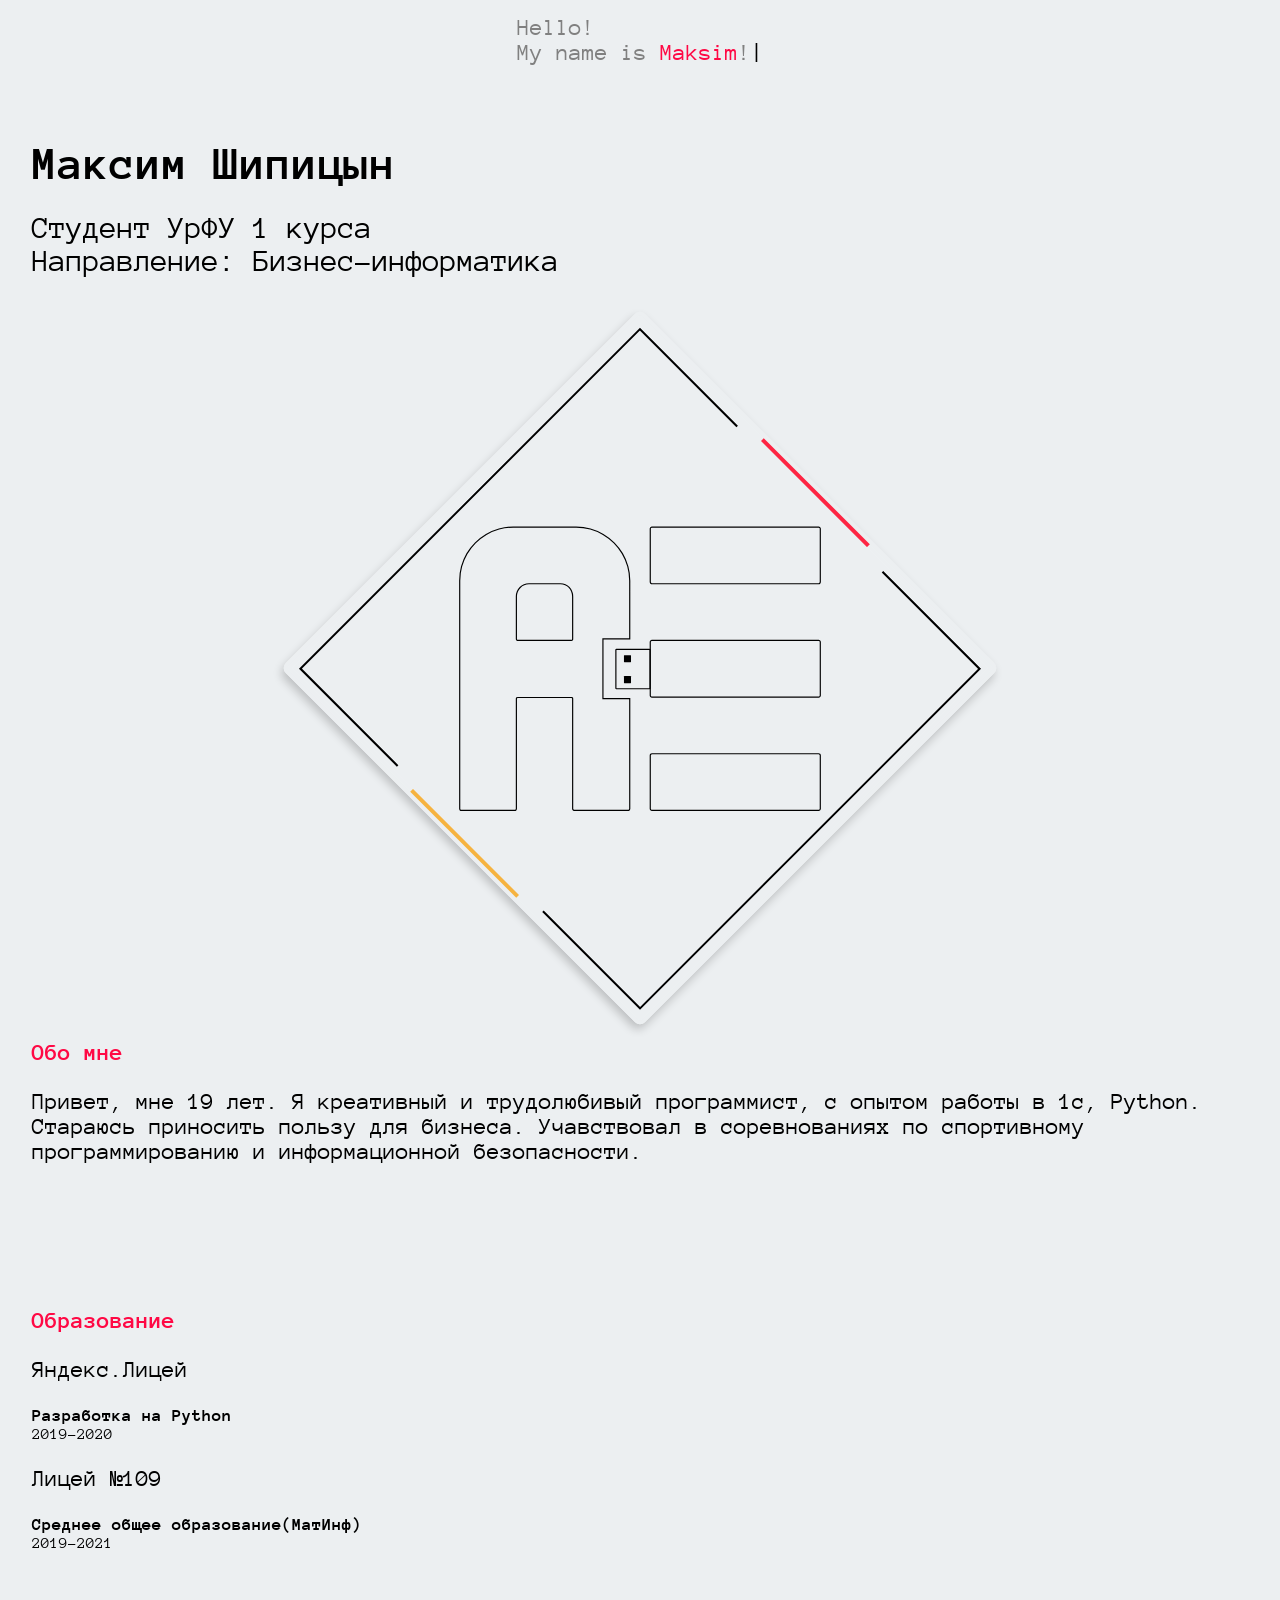
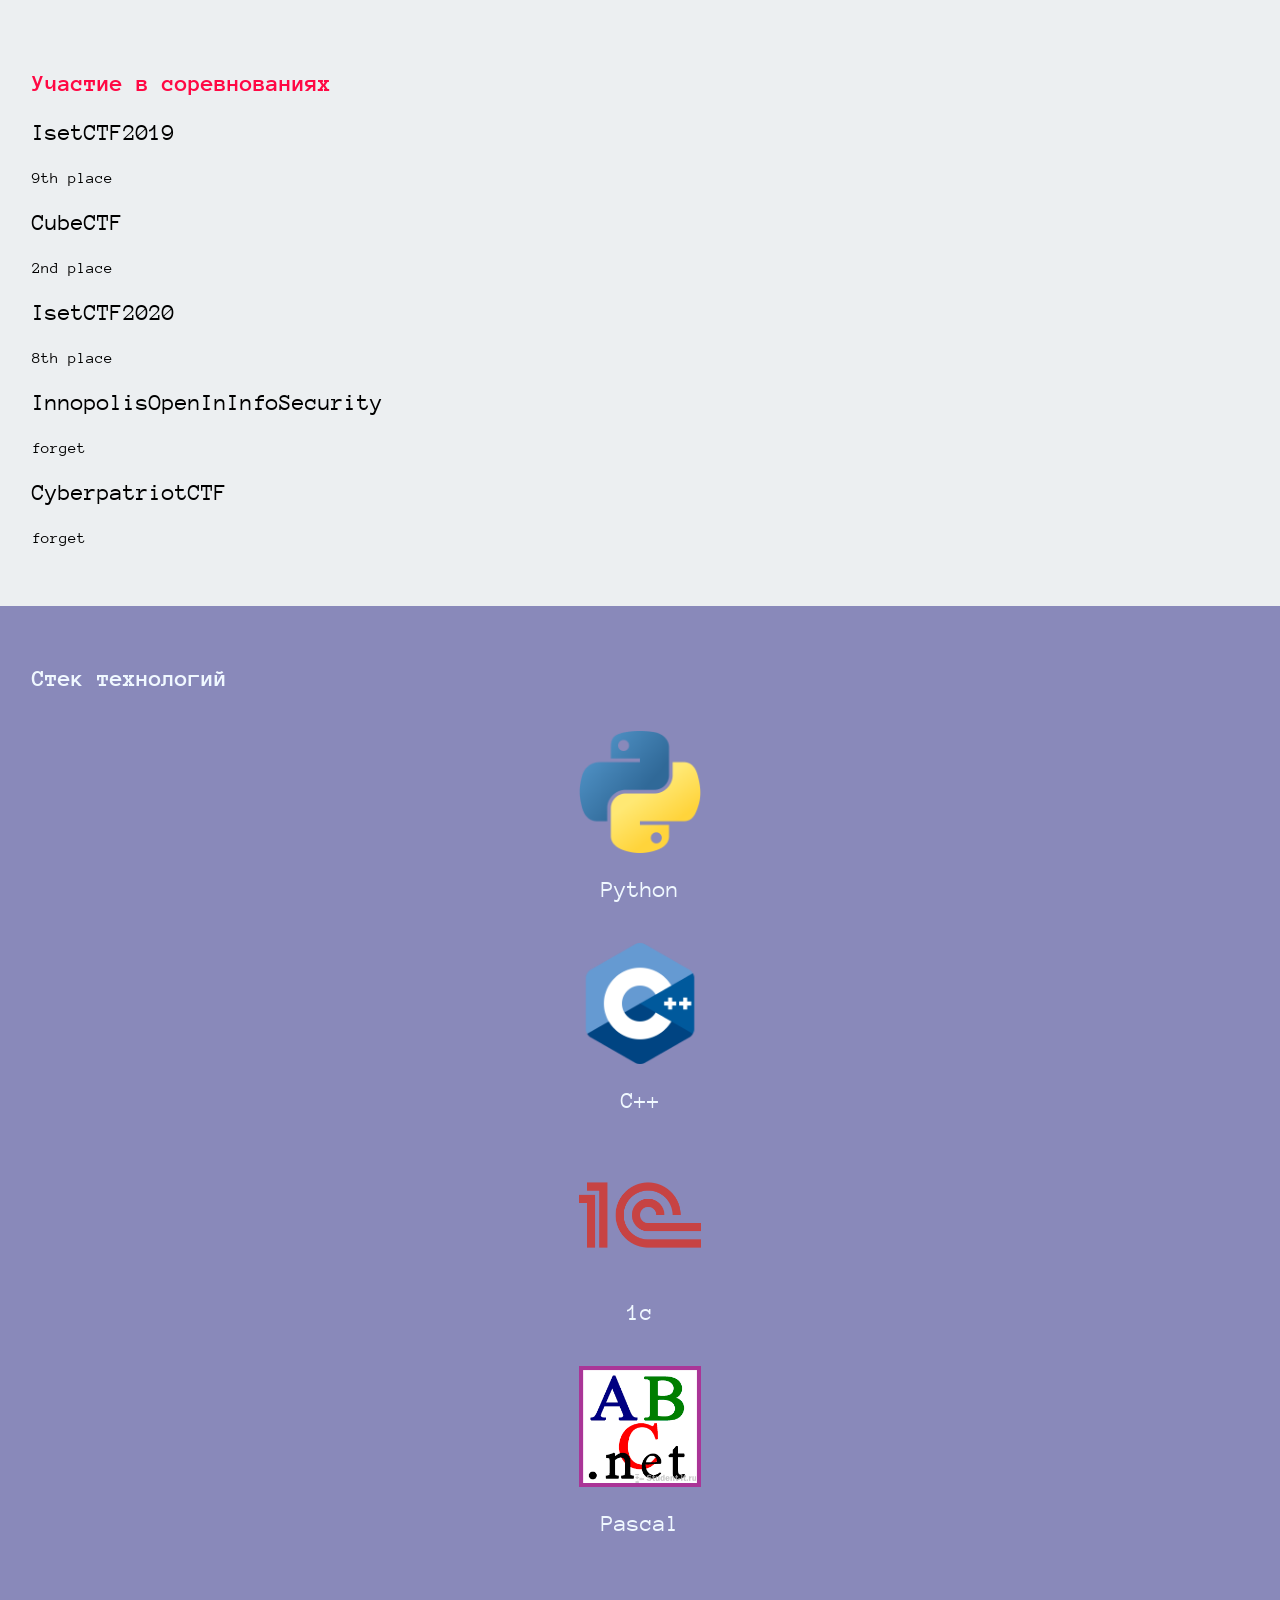
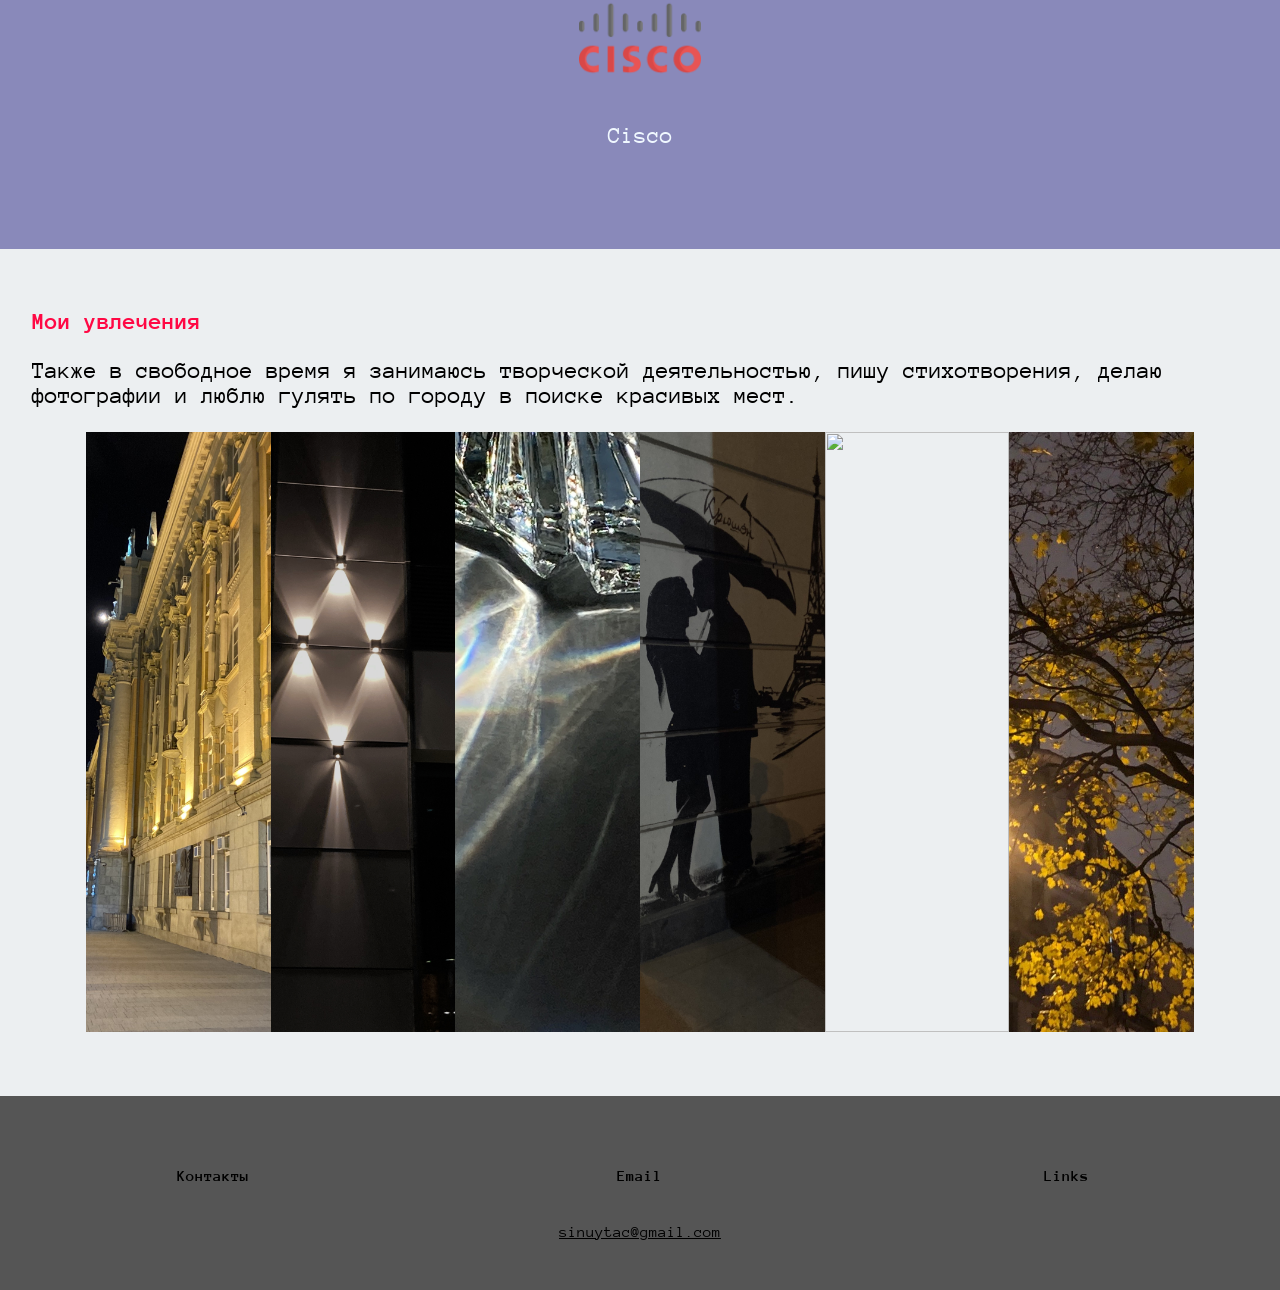
==== index.html @ 9b2eb8b0 "Add files via upload" ====
<!DOCTYPE html>
<html lang="en">
<head>
    <meta charset="UTF-8">
    <title>whyidnotdie</title>
    <link rel="stylesheet" href="css/main.css">
    <link href="https://fonts.googleapis.com/css2?family=Kaushan+Script&family=Montserrat:wght@400;700&family=Roboto:ital,wght@0,400;1,300&display=swap" rel="stylesheet">
    <script src="https://unpkg.com/boxicons@2.1.4/dist/boxicons.js"></script>
    <link rel="preconnect" href="https://fonts.googleapis.com">
    <link rel="preconnect" href="https://fonts.gstatic.com" crossorigin>
    <link href="https://fonts.googleapis.com/css2?family=Ubuntu+Mono&display=swap" rel="stylesheet">
    <link rel="preconnect" href="https://fonts.googleapis.com">
    <link rel="preconnect" href="https://fonts.gstatic.com" crossorigin>
    <link href="https://fonts.googleapis.com/css2?family=Anonymous+Pro:wght@400;700&display=swap" rel="stylesheet">
    <link rel="icon" href="img/favicon.ico" type="image/x-icon">
</head>
<body>
    <header class="header">
        <div class="header__anim">
            <span>
                <a class="header__logo logo" href="#">Hello!
                <br>
                My name is
                <span style="color: #ff0844">Maksim</span>!<span class="cursor cursor__bliking">|</span>
                </a>
            </span>
        </div>
    </header>
    
    <div class="itsme">
        <div class="container me__container">
            <div class="about__me">
                <h1 class="me__title">
                    Максим Шипицын
                </h1>
                <h2 class="me__subtitle">
                    Студент УрФУ 1 курса
                    <br>    
                    Направление: Бизнес-информатика
                </h2>
            </div>    
            <div class="logo__me logo__anim">
                <img class="ph__img" src="logo.svg" alt="">
            </div>
        </div>
    </div>
    <section class="info__about">
        <div id="intro">
            <div class="container">
                <h2 class="obomne">Обо мне</h2>
                <p>Привет, мне 19 лет. Я креативный и трудолюбивый программист, с опытом работы в 1с, Python. Стараюсь приносить пользу для бизнеса. Учавствовал в соревнованиях по спортивному программированию и информационной безопасности.</p>
            </div>
        </div>
    </section>
    <section class="info__educ">
       <div id="intro">
        <div class="container">
            <h2 class="obomne">Образование</h2>
            <p>Яндекс.Лицей</p>
            <h5>Разработка на Python</h5>
            <sm>2019-2020</sm>
            <p>Лицей №109</p>
            <h5>Среднее общее образование(МатИнф)</h5>
            <sm>2019-2021</sm>
        </div>
        </div>
    </section>
    <section class="info__compet">
        <div id="intro">
            <div class="container">
                <h2 class="obomne">Участие в соревнованиях</h2>
                <p>IsetCTF2019</p>
                <sm>9th place</sm>
                <p>CubeCTF</p>
                <sm>2nd place</sm>
                <p>IsetCTF2020</p>
                <sm>8th place</sm>
                <p>InnopolisOpenInInfoSecurity</p>
                <sm>forget</sm>
                <p>CyberpatriotCTF</p>
                <sm>forget</sm>
            </div>
        </div>
    </section>
    <section class="skills">
       <div id="intro">
        <div class="container">
            <h2 class="skillswrap">Стек технологий</h2>
            <div class="skillwrapper"><img src="img/5968350.png" alt="" class="skilllogo"></div>
            <p style="text-align: center; color: aliceblue;">Python</p>
            <br>
        </div>
        <div class="container">
            <div class="skillwrapper"><img src="img/6132222.png" alt="" class="skilllogo"></div>
            <p style="text-align: center; color: aliceblue;">C++</p>
            <br>
        </div>
        <div class="container">
            <div class="skillwrapper"><img src="img/1c.png" alt="" class="skilllogo"></div>
            <p style="text-align: center; color: aliceblue;">1c</p>
            <br>
        </div>
        <div class="container">
            <div class="skillwrapper"><img src="img/pascalabc-228x228.png" alt="" class="skilllogo"></div>
            <p style="text-align: center; color: aliceblue;">Pascal</p>
            <br>
        </div>
        <div class="container">
            <div class="skillwrapper"><img src="img/882730.png" alt="" class="skilllogo"></div>
            <p style="text-align: center; color: aliceblue;">Cisco</p>
            <br>
        </div>
        </div>
    </section>
    
    <section class="hobby">
        <div id="intro">
            <div class="container">
                <h2 class="obomne">Мои увлечения</h2>
                <p>Также в свободное время я занимаюсь творческой деятельностью, пишу стихотворения, делаю фотографии и люблю гулять по городу в поиске красивых мест.</p>
                
            </div>
        </div>
         <section class="section">
        <div class="cont__photos">
        <div class="section__gallery gallery">
            <div class="gallery__flex gallery__flex_column">
                    <img src="img/IMG-4951.jpg" alt="" class="gallery__item">
                    <img src="img/IMG-2400-polarr.JPEG" alt="" class="gallery__item">
                    <img src="img/IMG-3438.jpg" alt="" class="gallery__item">
                    <img src="img/IMG-4953.jpg" alt="" class="gallery__item">
                    <img src="img/IMG-5212-polarr.JPEG" alt="" class="gallery__item">
                    <img src="img/IMG-5534.PNG" alt="" class="gallery__item">
            </div>
        </div>
        </div>
    </section>
    </section>
    <section class="contacts">
        <div class="footwrap">
                <div class="conts">
                    <h4>Контакты</h4>
                </div>
                <div class="cont__mail">
                    <h4>Email</h4><br> <a href="mailto:sinuytac@gmail.com" class="btn">sinuytac@gmail.com</a><br>
                </div>
                <div class="cont__icons">
                    <h4>Links</h4>
                <div class="me__links">
                    <a class="btn me__link" href="https://vk.com/aerth"><box-icon type='logo' name='vk'></box-icon></a>
                    <a class="btn me__link" href="https://t.me/idkwhatim"><box-icon type='logo' name='telegram'></box-icon></a>
                    <a class="btn me__link" href="http://instagram.com/qrthaq"><box-icon name='instagram-alt' type='logo' ></box-icon></a>
                    <a class="btn me__link" href="#"><box-icon type='logo' name='github'></box-icon></a>
                </div>
                </div>
        </div>
    </section>
    
</body>
</html>
---- css/main.css ----
*,
::before,
::after {
    box-sizing: border-box;
    max-width: 100%;
}

body{
    margin: 0 auto;
    font-family: 'Anonymous Pro', monospace;
    background-color: #eceff1;
}

p{
    font-size: 24px;
}

img {
    width: 100%;
    max-width: 100%;
    height: 100%;
}

h1, h2, h3, h5{
    margin: 0;
}



h5{
    font-size: 18px;
}

.header{

    padding: 15px 0;
    text-align: center;
    font-size: 24px;
    font-weight: 400;
    color: gray;
}

.header__logo{
    display: inline-block;
    text-align: left;
    color: inherit;
    text-decoration: none;
}

.itsme{
    min-height: 100vh;
    display: flex;
    justify-content: center;
}

.container{
    max-width: 1350px;
    width: 95%;
    margin: 0 auto;
}

.me__container{
    display: grid;
    grid-template-columns: repeat(auto-fit, minmax(600px, 1fr));
    grid-gap: 20px;
}

.about__me{
    display: flex;
    flex-direction: column;
    justify-content: center;
    z-index: 10;
}

.me__title{
    margin-bottom: 20px;
    font-size: 48px;
    line-height: 1.1;
}

.cursor{
    opacity: 1;
    color: black;
    animation: blinking 0.8s linear infinite;
}

.me__subtitle{
    font-size: 32px;
    font-weight: 400;
}

.me__links{
    display: grid;
}

.me__link{
    margin-left: 10px;
    font-size: 30px;
}


.logo__me{
    transform: rotate(45deg);
    align-self: center;
    max-width: 100%;
    justify-self: center;
    overflow: hidden;
    
    border: 4px solid #eceff1;
    border-radius: 60px 60px 60px 60px;
    box-shadow: 2px 5px 10px rgba(0,0,0,0.2);
}

.logo__anim::before{
    content: '';
    position: absolute;
    width: 150px;
    height: 140%;
    background: linear-gradient(#ff0844, #f4d03f);
    z-index: -1;
    animation: animate 6.5s linear infinite;
}

.logo__anim{
    position: relative;
    display: flex;
    justify-content: center;
    -ms-align-items: center;
    align-items: center;
    overflow: hidden;
    border-radius: 7px;
}    

.logo__anim::after{
    content: '';
    inset: 4px;
    position: absolute;
    background: #eceff1;
    z-index: -1;    
}

@keyframes animate{
    0%
    {
        transform: rotate(0deg);
    }
    100%
    {
        transform: rotate(360deg);
    }
}

@media screen and (max-width: 978px){
    .itsme{
        padding-top: 30px;
    }
    .me__container{
        grid-row-gap: 20px;
    }
    .me__title{
        font-size: 28px;
        margin-bottom: 10px;
    }
    .me__subtitle{
        font-size: 22px;
        font-weight: 400;
    }
    .me__description{
        font-size: 14px;
    }
    .about__me{
        text-align: center;
    }
    .me__links{
        justify-content: center;
    }
    .logo__me{
        max-width: 250px;
    }
}

@keyframes blinking{
    0%{
        opacity: 1;
    }
    50%{
        opacity: 0;
    }
    100%{
        opacity: 1;
    }
}

#intro{
    padding-top: 60px;
    padding-bottom: 60px;
}

.obomne{
    color: #ff0844;
}

.skills{
    background-color: #8989ba;
}

.skillswrap{
    color: aliceblue;
    margin-bottom: 40px;
}

.skilllogo{
    width: 10%;
    height: 10%;
    display: block;
    margin: 0 auto;
}

@media screen and (max-height: 800px){
    .itsme{
        padding-top: 30px;
    }
    .me__container{
        grid-row-gap: 20px;
    }
    .me__title{
        font-size: 28px;
        margin-bottom: 10px;
    }
    .me__subtitle{
        font-size: 22px;
        font-weight: 400;
    }
    .me__description{
        font-size: 14px;
    }
    .about__me{
        text-align: center;
    }
    .me__links{
        justify-content: center;
    }
    .logo__me{
        margin-top: 20px;
        max-width: 250px;
    }
}

.footwrap{
    padding-top: 50px;
    padding-bottom: 50px;
    display: grid;
    grid-template-columns: repeat(3, 1fr);
    text-align: center;
    background-color: #555;
}

.cont__mail{
    text-decoration: 0;
}

.me__links{
    display: grid;
    grid-template-columns: repeat(4, 10%);
    justify-content: center;
}


.btn{
    transition: 0.3s;
    opacity: 1;
    color: black;
}

.btn:hover{
    color: #ff0844;
}

.section__gallery{
    margin-bottom: 64px;
}

.section__gallery:last-child{
    margin-bottom: 0;
}

.gallery{
    position: relative;
}

.gallery__flex{
    height: 600px;
    display: flex;
}

.gallery__flex_column{
    flex-direction: row;
}

.gallery__item{
    flex: 1;
    transition: flex-grow 0.64s ease-in-out;
    overflow: hidden;
    min-height: 0;
}

.gallery__item:hover{
    flex: 6;
}

.gallery__item{
    width: 100%;
    height: 100%;
    -o-object-fit: cover;
    object-fit: cover;
    display: block;
    transition: transform 1.6 ease-in-out;
    transform: scale(1);
}

.gallery__item:hover img{
    transform: scale(1);
    
}

.cont__photos{
    max-width: 1140px;
    padding: 0 16px;
    margin: 0 auto;
}

.section{
    padding: 0 0 64px 0;
}

.hobby #intro{
    padding-bottom: 0;
}
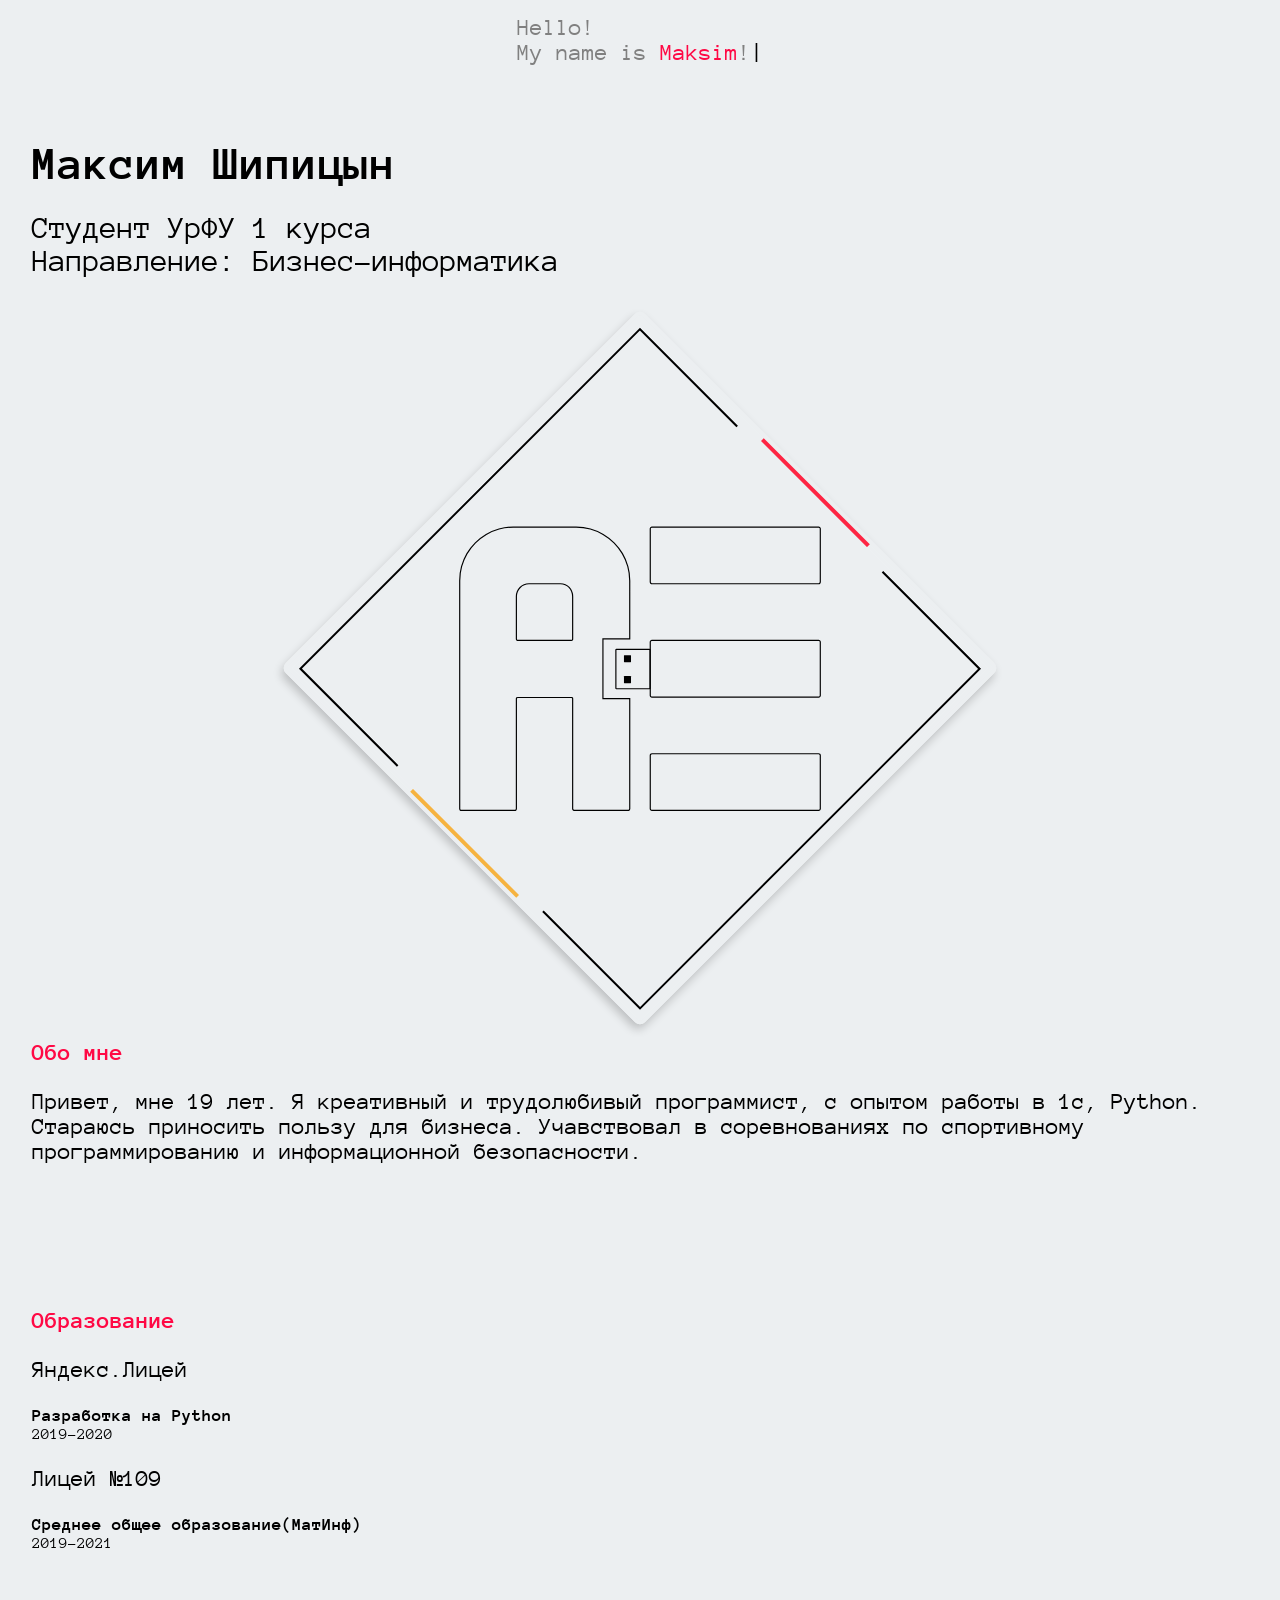
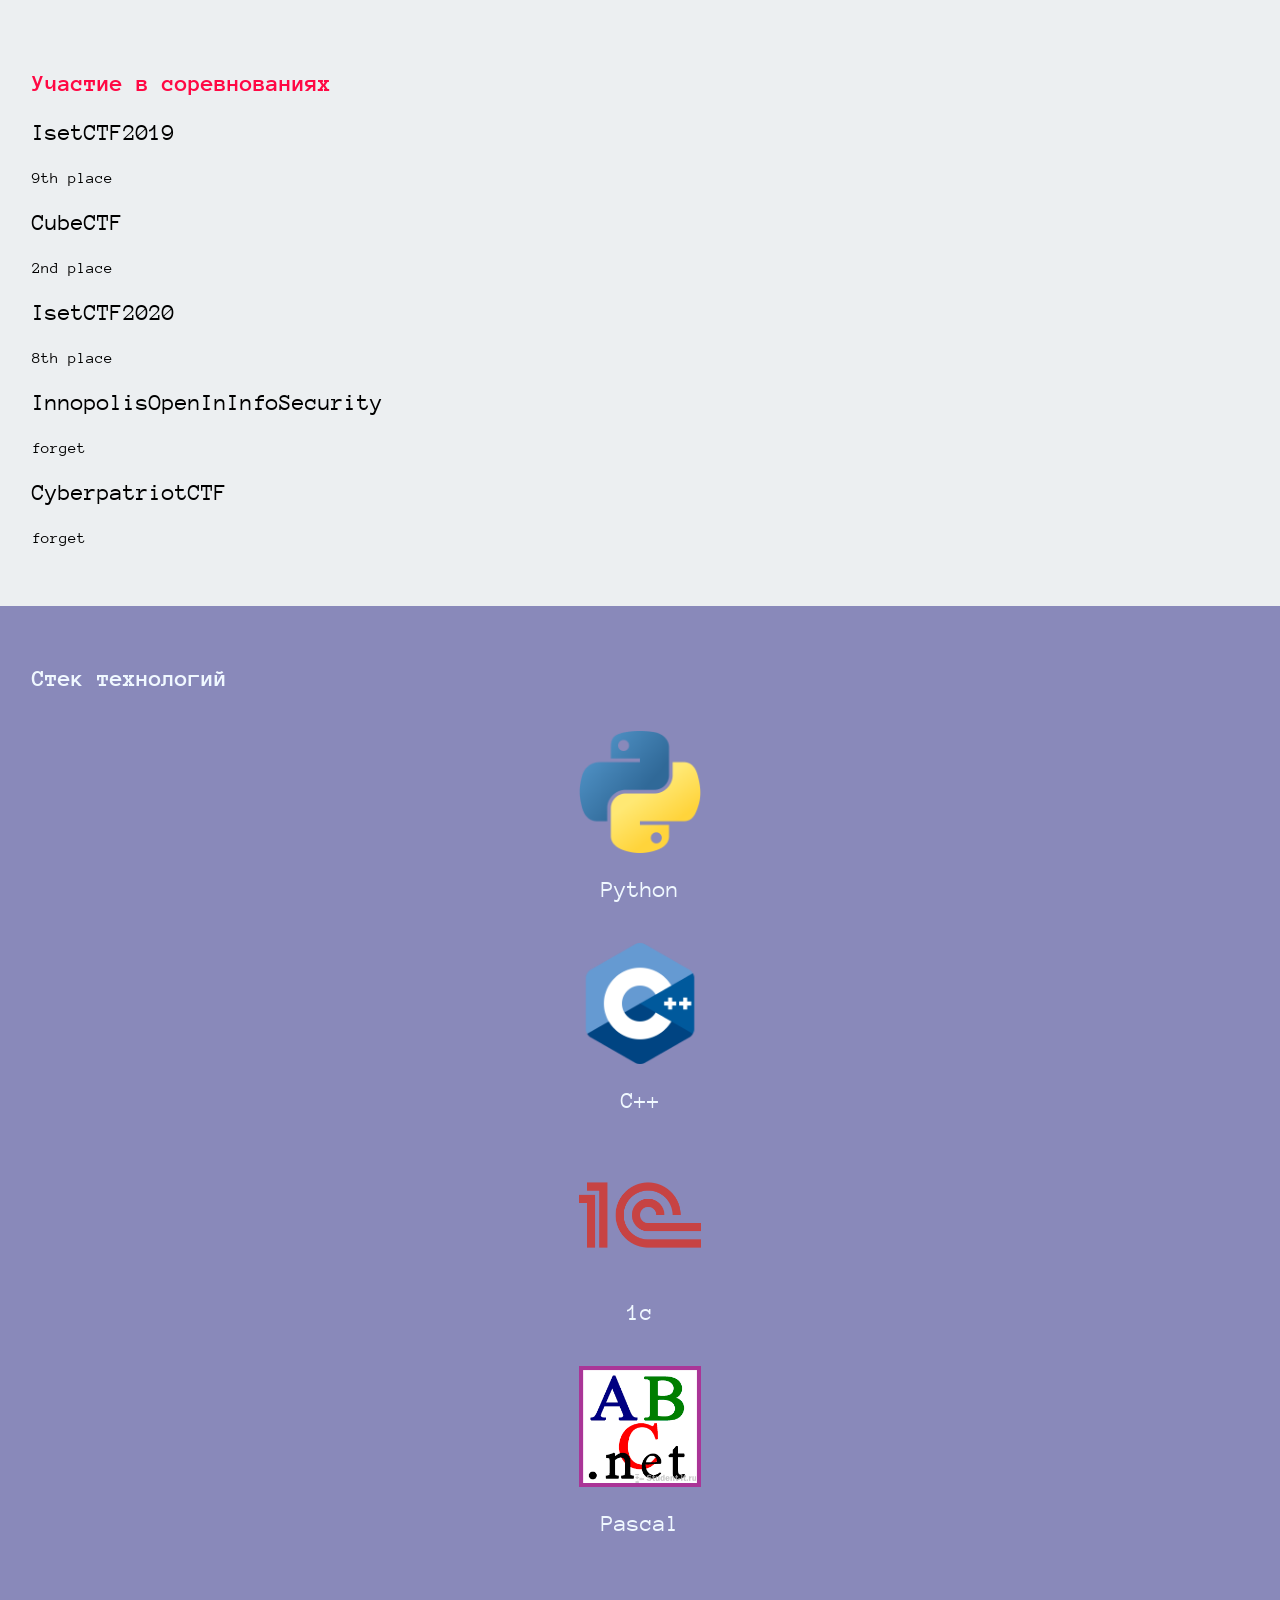
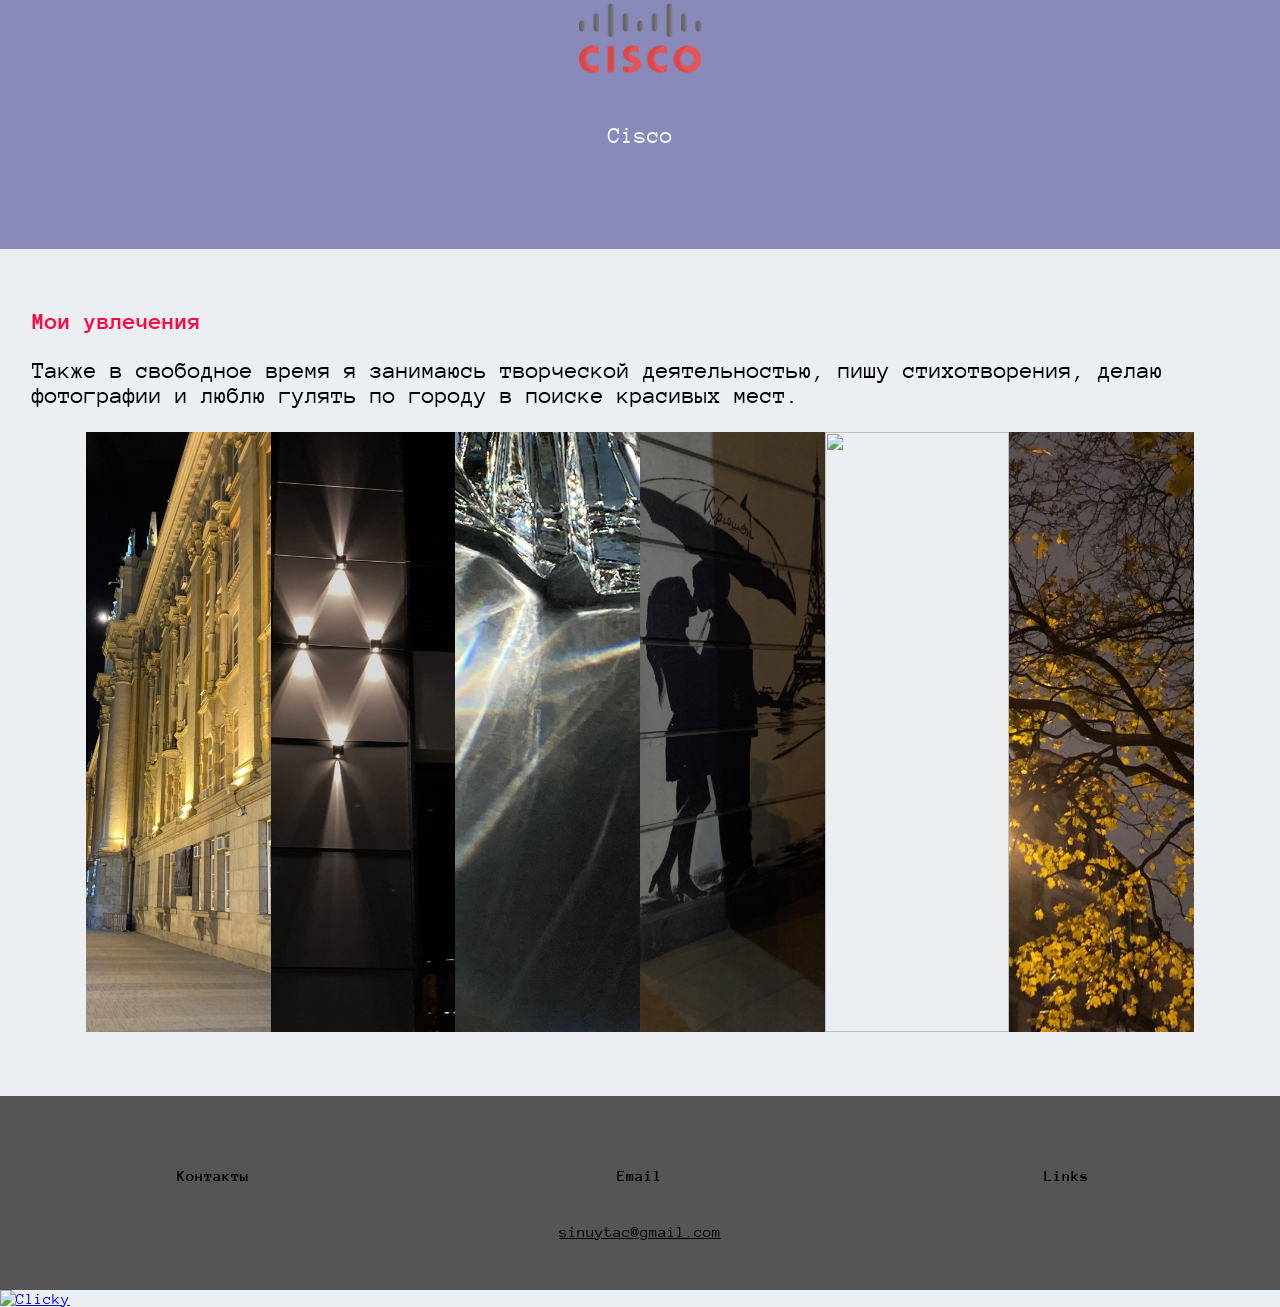
==== commit 4926e815: "Update index.html" ====
--- a/index.html
+++ b/index.html
@@ -12,7 +12,7 @@
     <link rel="preconnect" href="https://fonts.googleapis.com">
     <link rel="preconnect" href="https://fonts.gstatic.com" crossorigin>
     <link href="https://fonts.googleapis.com/css2?family=Anonymous+Pro:wght@400;700&display=swap" rel="stylesheet">
-    <link rel="icon" href="img/favicon.ico" type="image/x-icon">
+    <link rel="icon" href="favicon.ico" type="image/x-icon">
 </head>
 <body>
     <header class="header">
@@ -155,6 +155,8 @@
                 </div>
         </div>
     </section>
-    
+    <a title="GDPR-compliant Web Analytics" href="https://clicky.com/101382037"><img alt="Clicky" src="//static.getclicky.com/media/links/badge.gif" border="0" /></a>
+<script async src="//static.getclicky.com/101382037.js"></script>
+<noscript><p><img alt="Clicky" width="1" height="1" src="//in.getclicky.com/101382037ns.gif" /></p></noscript>
 </body>
-</html>+</html>
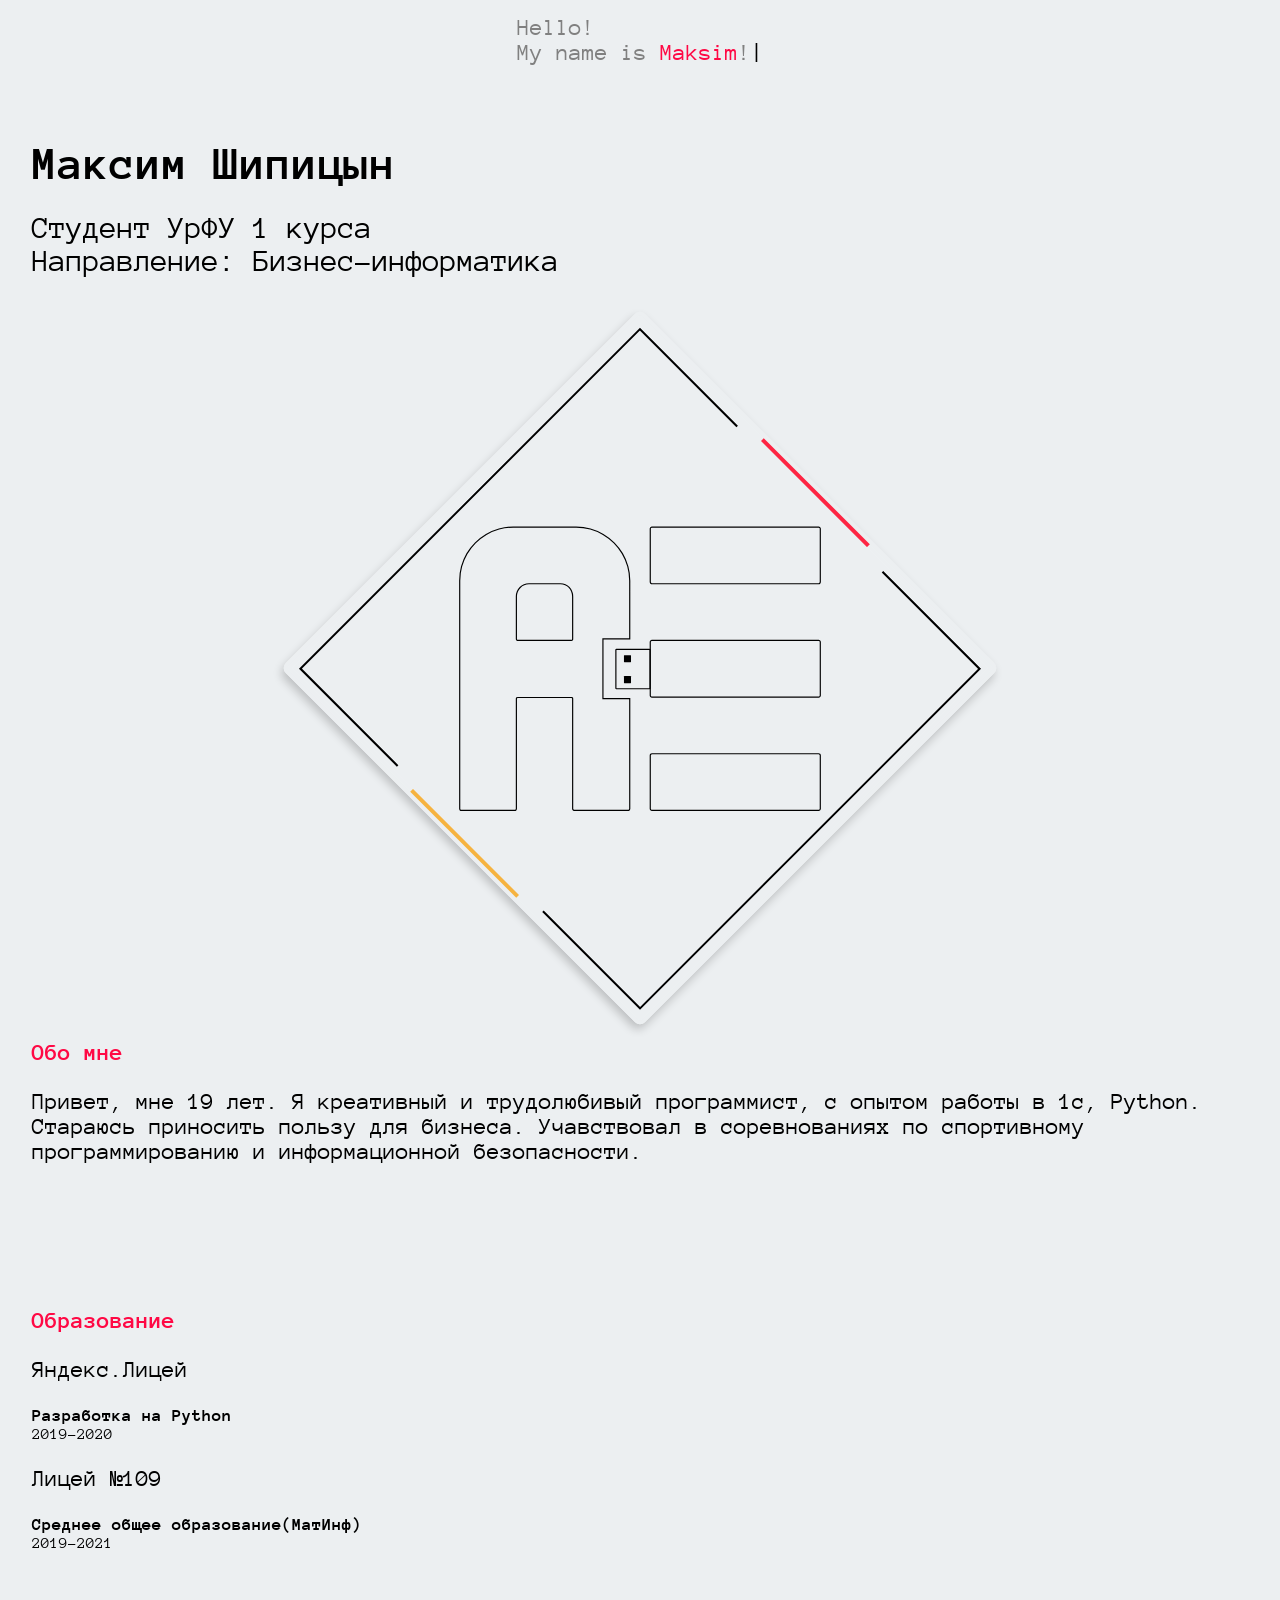
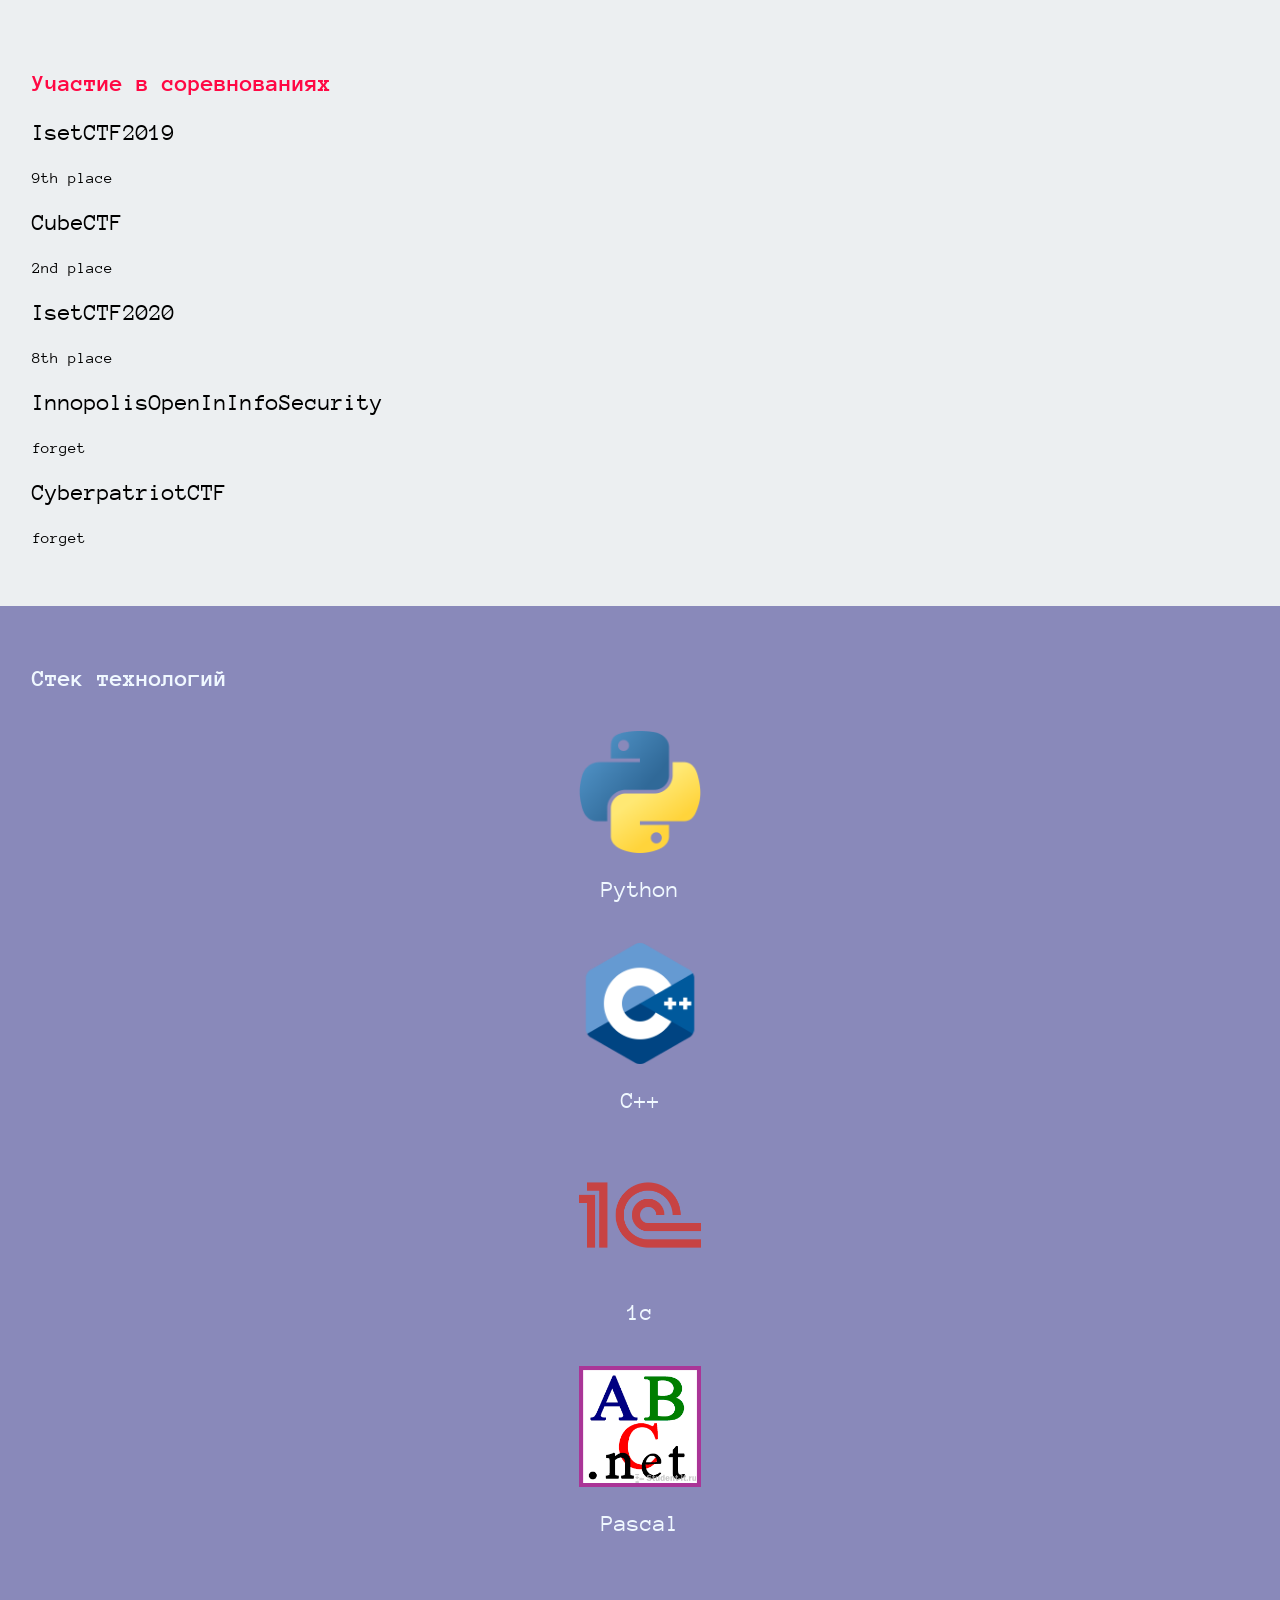
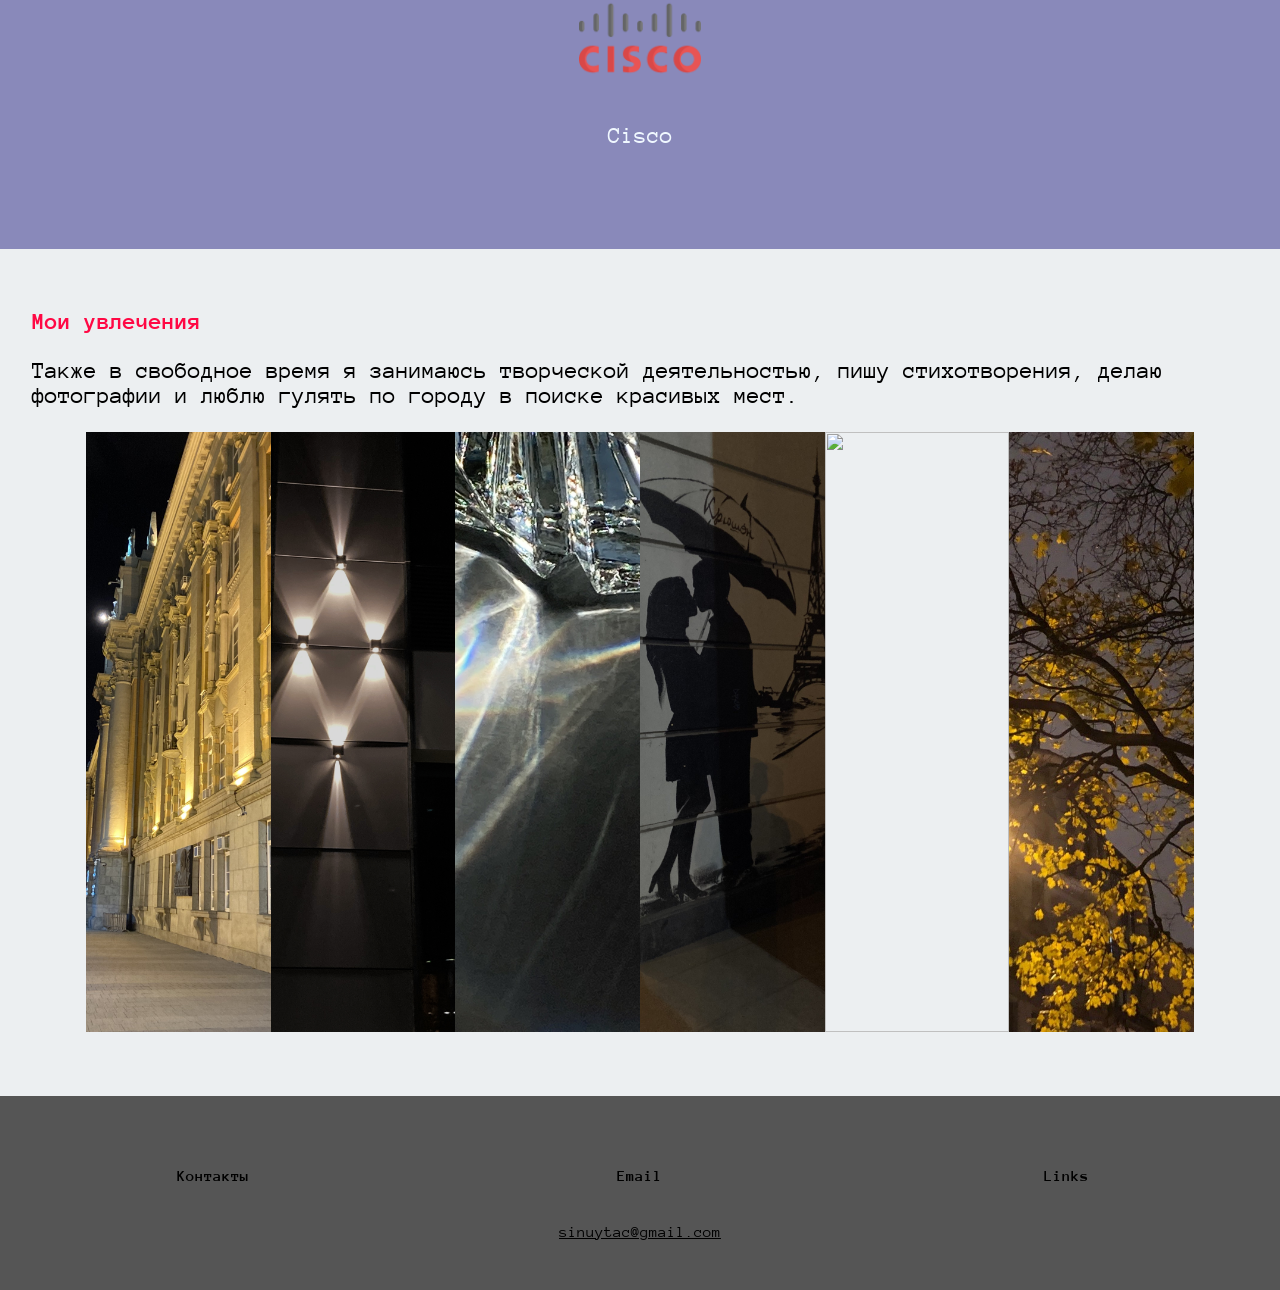
==== commit 24ddd8d8: "Update index.html" ====
--- a/index.html
+++ b/index.html
@@ -155,8 +155,5 @@
                 </div>
         </div>
     </section>
-    <a title="GDPR-compliant Web Analytics" href="https://clicky.com/101382037"><img alt="Clicky" src="//static.getclicky.com/media/links/badge.gif" border="0" /></a>
-<script async src="//static.getclicky.com/101382037.js"></script>
-<noscript><p><img alt="Clicky" width="1" height="1" src="//in.getclicky.com/101382037ns.gif" /></p></noscript>
 </body>
 </html>
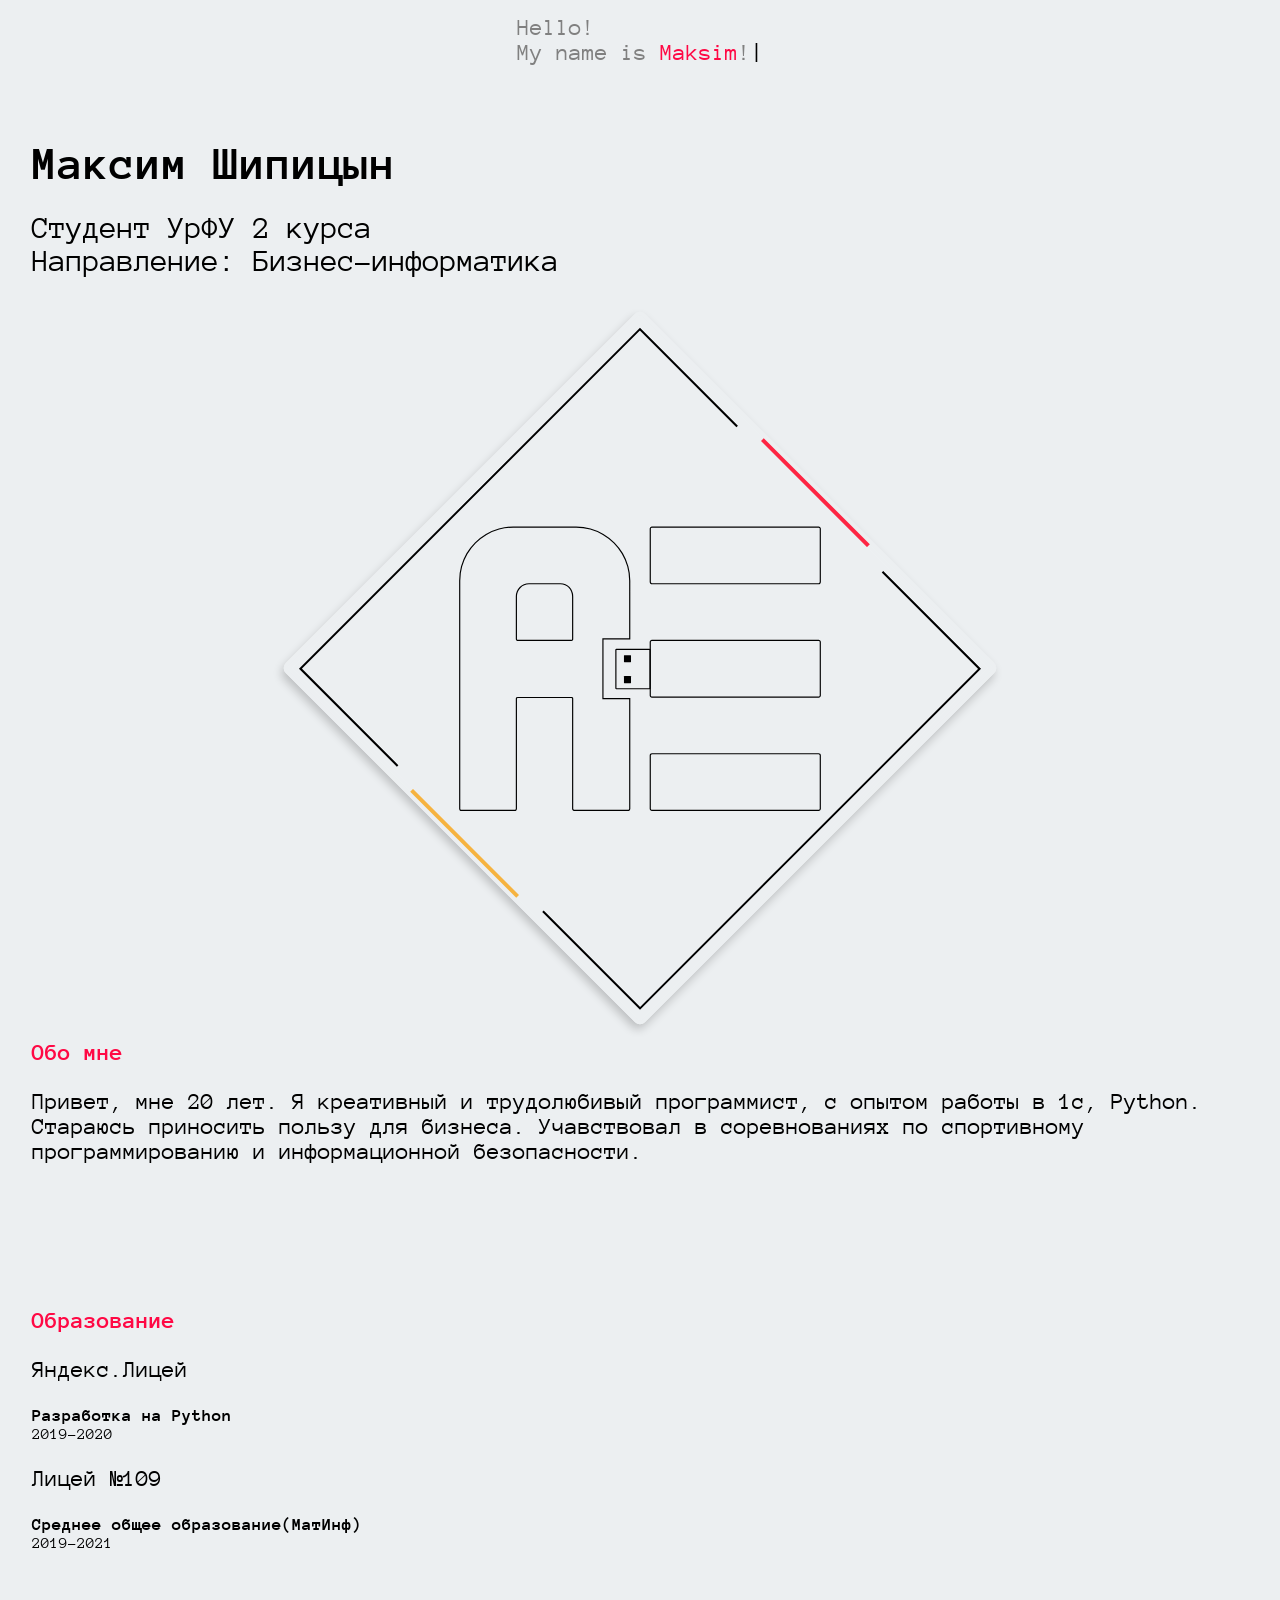
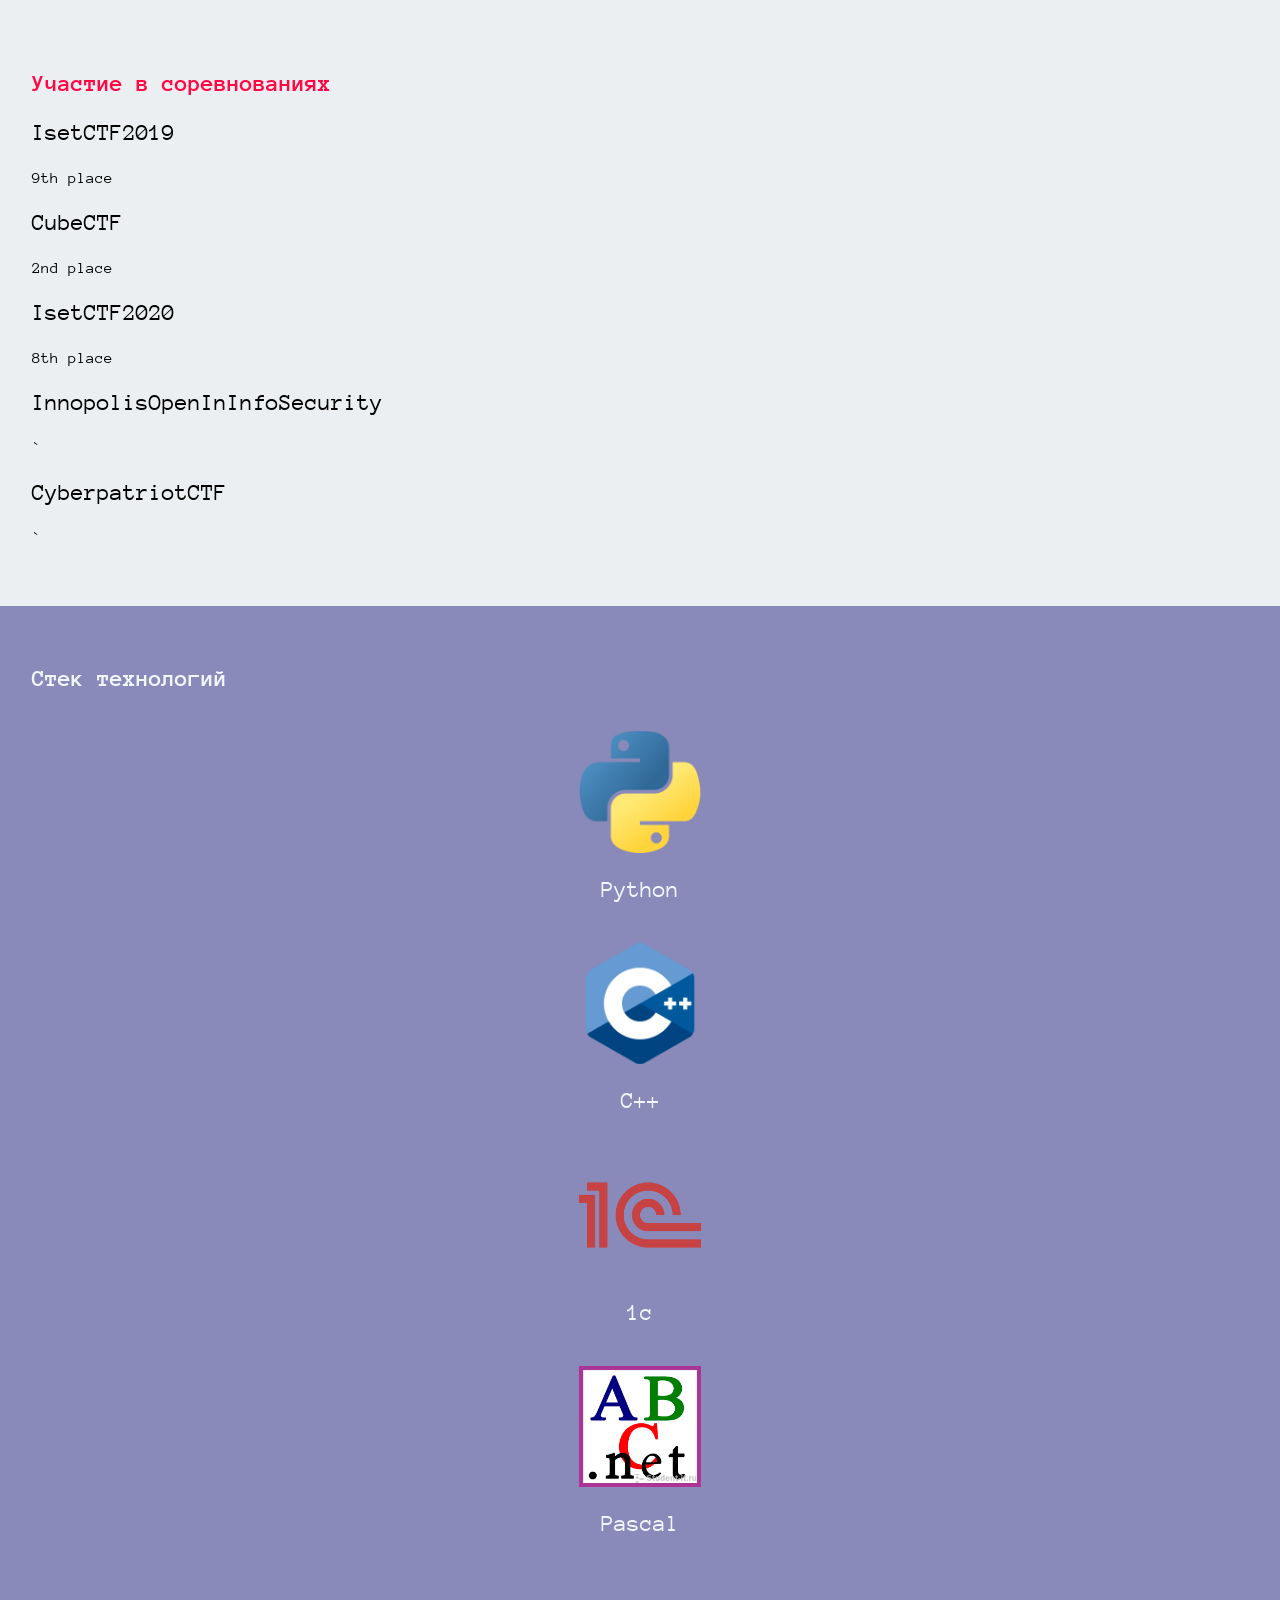
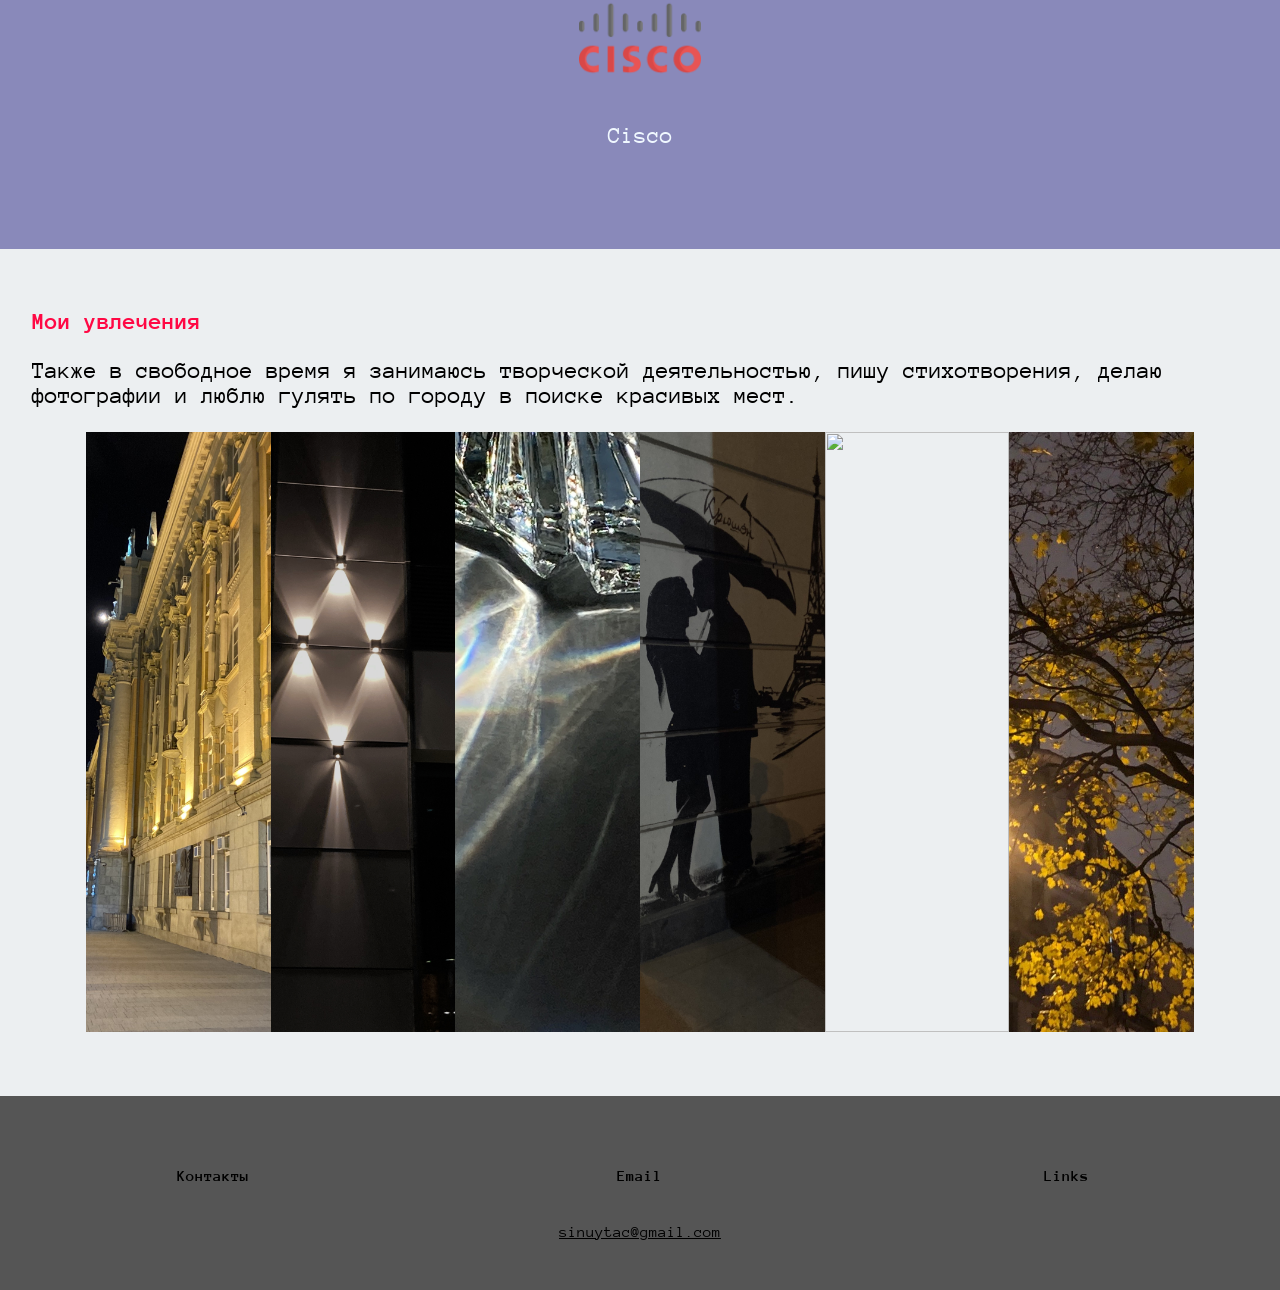
==== commit 708a852c: "Update index.html" ====
--- a/index.html
+++ b/index.html
@@ -2,7 +2,22 @@
 <html lang="en">
 <head>
     <meta charset="UTF-8">
-    <title>whyidnotdie</title>
+    <title>sportprog123y</title>
+    <!-- Yandex.Metrika counter -->
+    <script type="text/javascript" >
+   (function(m,e,t,r,i,k,a){m[i]=m[i]||function(){(m[i].a=m[i].a||[]).push(arguments)};
+   m[i].l=1*new Date();
+   for (var j = 0; j < document.scripts.length; j++) {if (document.scripts[j].src === r) { return; }}
+   k=e.createElement(t),a=e.getElementsByTagName(t)[0],k.async=1,k.src=r,a.parentNode.insertBefore(k,a)})
+   (window, document, "script", "https://mc.yandex.ru/metrika/tag.js", "ym");
+   ym(90563606, "init", {
+        clickmap:true,
+        trackLinks:true,
+        accurateTrackBounce:true
+   });
+</script>
+<noscript><div><img src="https://mc.yandex.ru/watch/90563606" style="position:absolute; left:-9999px;" alt="" /></div></noscript>
+<!-- /Yandex.Metrika counter -->
     <link rel="stylesheet" href="css/main.css">
     <link href="https://fonts.googleapis.com/css2?family=Kaushan+Script&family=Montserrat:wght@400;700&family=Roboto:ital,wght@0,400;1,300&display=swap" rel="stylesheet">
     <script src="https://unpkg.com/boxicons@2.1.4/dist/boxicons.js"></script>
@@ -34,7 +49,7 @@
                     Максим Шипицын
                 </h1>
                 <h2 class="me__subtitle">
-                    Студент УрФУ 1 курса
+                    Студент УрФУ 2 курса
                     <br>    
                     Направление: Бизнес-информатика
                 </h2>
@@ -48,7 +63,7 @@
         <div id="intro">
             <div class="container">
                 <h2 class="obomne">Обо мне</h2>
-                <p>Привет, мне 19 лет. Я креативный и трудолюбивый программист, с опытом работы в 1с, Python. Стараюсь приносить пользу для бизнеса. Учавствовал в соревнованиях по спортивному программированию и информационной безопасности.</p>
+                <p>Привет, мне 20 лет. Я креативный и трудолюбивый программист, с опытом работы в 1с, Python. Стараюсь приносить пользу для бизнеса. Учавствовал в соревнованиях по спортивному программированию и информационной безопасности.</p>
             </div>
         </div>
     </section>
@@ -76,9 +91,9 @@
                 <p>IsetCTF2020</p>
                 <sm>8th place</sm>
                 <p>InnopolisOpenInInfoSecurity</p>
-                <sm>forget</sm>
+                <sm>`</sm>
                 <p>CyberpatriotCTF</p>
-                <sm>forget</sm>
+                <sm>`</sm>
             </div>
         </div>
     </section>
